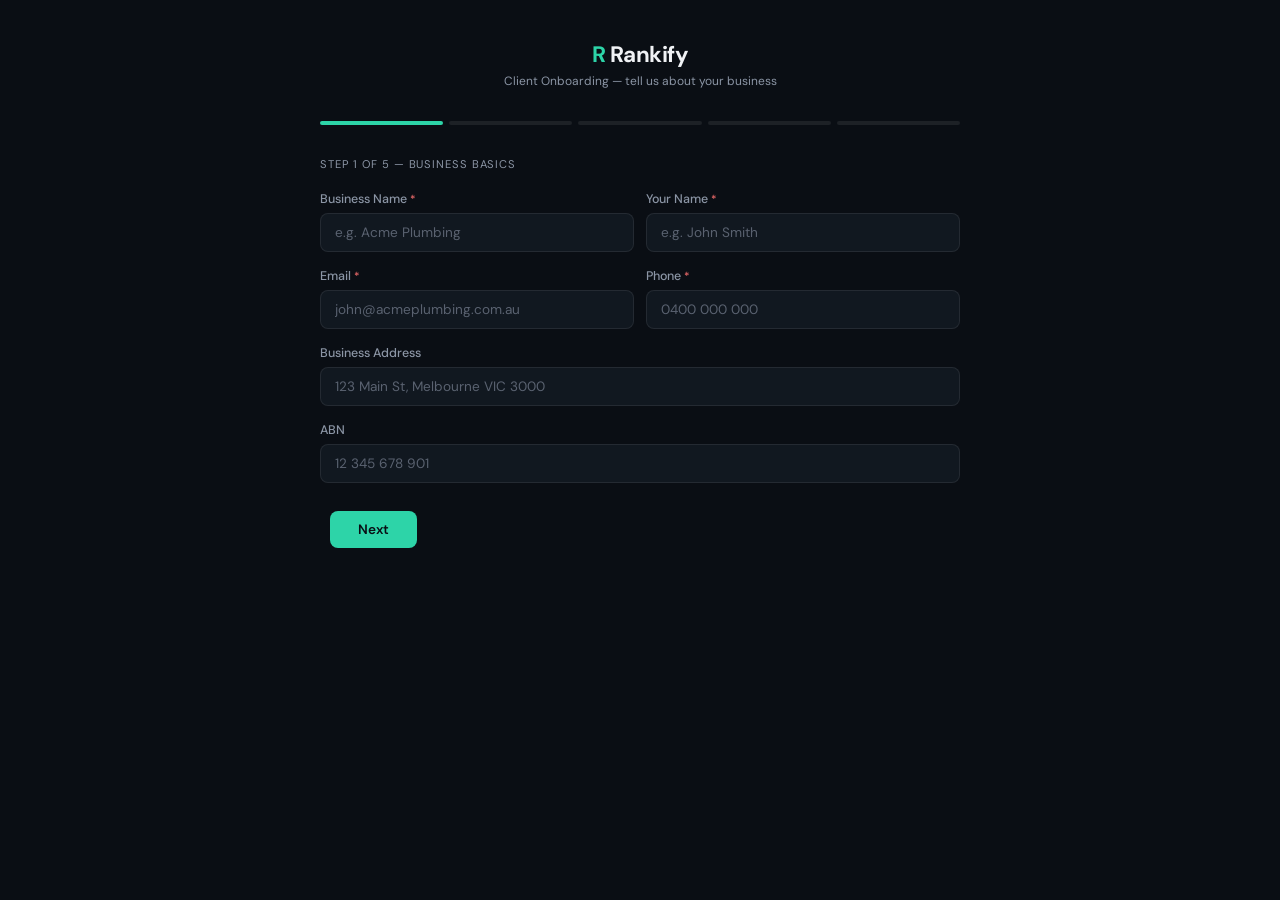
==== index.html @ ca521cea "Add onboarding form Co-Authored-By: Claude Opus 4.6 <noreply@anthropic.com>" ====
<!DOCTYPE html>
<html lang="en">
<head>
<meta charset="UTF-8">
<meta name="viewport" content="width=device-width, initial-scale=1.0">
<title>Rankify — Client Onboarding</title>
<link rel="preconnect" href="https://fonts.googleapis.com">
<link href="https://fonts.googleapis.com/css2?family=DM+Sans:wght@400;500;600;700&display=swap" rel="stylesheet">
<style>
*{margin:0;padding:0;box-sizing:border-box}
:root{
  --bg:#0a0e14;--surface:#111820;--border:rgba(255,255,255,0.08);
  --teal:#2dd4a8;--teal-dim:rgba(45,212,168,0.12);
  --white:#f0f2f5;--muted:#8b95a5;--faint:#5a6270;
  --red:#ef6b6b;--amber:#f59e0b;
}
body{font-family:'DM Sans',sans-serif;background:var(--bg);color:var(--white);min-height:100vh;display:flex;flex-direction:column;align-items:center;padding:40px 20px 80px}
.logo{font-size:1.4rem;font-weight:700;margin-bottom:4px;letter-spacing:-0.02em}
.logo span{color:var(--teal)}
.subtitle{font-size:0.75rem;color:var(--muted);margin-bottom:32px}

.form-container{width:100%;max-width:640px}

/* Progress */
.progress{display:flex;gap:6px;margin-bottom:32px}
.progress-step{flex:1;height:4px;border-radius:4px;background:var(--border);transition:background 0.3s}
.progress-step.active{background:var(--teal)}
.progress-step.done{background:rgba(45,212,168,0.4)}

.step-label{font-size:0.7rem;color:var(--muted);margin-bottom:20px;text-transform:uppercase;letter-spacing:0.08em}

/* Steps */
.step{display:none}
.step.active{display:block}

/* Form elements */
.field{margin-bottom:16px}
.field label{display:block;font-size:0.78rem;font-weight:500;color:var(--muted);margin-bottom:6px}
.field .hint{font-size:0.65rem;color:var(--faint);margin-top:4px}
.field input,.field textarea,.field select{width:100%;background:var(--surface);border:1px solid var(--border);border-radius:8px;padding:10px 14px;color:var(--white);font-family:inherit;font-size:0.85rem;transition:border-color 0.2s;outline:none}
.field input:focus,.field textarea:focus,.field select:focus{border-color:rgba(45,212,168,0.4)}
.field textarea{resize:vertical;min-height:80px}
.field select option{background:var(--surface);color:var(--white)}
.field input::placeholder,.field textarea::placeholder{color:var(--faint)}
.field-row{display:grid;grid-template-columns:1fr 1fr;gap:12px}
@media(max-width:500px){.field-row{grid-template-columns:1fr}}

.required::after{content:" *";color:var(--red);font-size:0.7rem}

/* Color picker row */
.color-row{display:flex;gap:10px;align-items:center}
.color-swatch{width:40px;height:40px;border-radius:8px;border:2px solid var(--border);cursor:pointer;overflow:hidden;position:relative}
.color-swatch input[type="color"]{position:absolute;inset:-4px;width:48px;height:48px;border:none;cursor:pointer;opacity:0}
.color-swatch-preview{width:100%;height:100%;border-radius:6px}
.color-label{font-size:0.75rem;color:var(--muted)}
.add-color{width:40px;height:40px;border-radius:8px;border:2px dashed var(--border);display:flex;align-items:center;justify-content:center;cursor:pointer;color:var(--faint);font-size:1.2rem;transition:border-color 0.2s}
.add-color:hover{border-color:rgba(45,212,168,0.4);color:var(--teal)}

/* File upload */
.upload-zone{border:2px dashed var(--border);border-radius:10px;padding:24px;text-align:center;cursor:pointer;transition:all 0.2s}
.upload-zone:hover{border-color:rgba(45,212,168,0.3)}
.upload-zone.has-file{border-color:rgba(45,212,168,0.4);background:var(--teal-dim)}
.upload-icon{font-size:1.5rem;margin-bottom:6px;color:var(--faint)}
.upload-text{font-size:0.75rem;color:var(--muted)}
.upload-filename{font-size:0.75rem;color:var(--teal);margin-top:6px}

/* Checkbox group */
.check-group{display:grid;grid-template-columns:repeat(auto-fill,minmax(180px,1fr));gap:8px}
.check-item{display:flex;align-items:center;gap:8px;padding:8px 12px;background:var(--surface);border:1px solid var(--border);border-radius:8px;cursor:pointer;transition:all 0.2s;font-size:0.8rem}
.check-item:hover{border-color:rgba(45,212,168,0.3)}
.check-item.selected{border-color:var(--teal);background:var(--teal-dim)}
.check-item input{display:none}
.check-dot{width:16px;height:16px;border-radius:4px;border:2px solid var(--border);flex-shrink:0;display:flex;align-items:center;justify-content:center;transition:all 0.2s}
.check-item.selected .check-dot{border-color:var(--teal);background:var(--teal)}
.check-item.selected .check-dot::after{content:"";width:6px;height:6px;background:#fff;border-radius:2px}

/* Buttons */
.btn-row{display:flex;gap:10px;margin-top:28px}
.btn{padding:10px 28px;border-radius:8px;font-family:inherit;font-size:0.85rem;font-weight:600;cursor:pointer;border:none;transition:all 0.2s}
.btn-primary{background:var(--teal);color:#0a0e14}
.btn-primary:hover{filter:brightness(1.1)}
.btn-ghost{background:transparent;color:var(--muted);border:1px solid var(--border)}
.btn-ghost:hover{border-color:rgba(255,255,255,0.2);color:var(--white)}
.btn:disabled{opacity:0.4;cursor:not-allowed}

/* Success */
.success-screen{display:none;text-align:center;padding:60px 20px}
.success-icon{font-size:3rem;margin-bottom:16px}
.success-title{font-size:1.3rem;font-weight:700;margin-bottom:8px}
.success-text{font-size:0.85rem;color:var(--muted);line-height:1.6}

/* Validation */
.field.error input,.field.error textarea,.field.error select{border-color:var(--red)}
.field .error-msg{font-size:0.65rem;color:var(--red);margin-top:4px;display:none}
.field.error .error-msg{display:block}
</style>
</head>
<body>

<div class="logo"><span>R</span> Rankify</div>
<p class="subtitle">Client Onboarding — tell us about your business</p>

<div class="form-container">
  <div class="progress" id="progress"></div>

  <!-- Step 1: Business Basics -->
  <div class="step active" data-step="1">
    <div class="step-label">Step 1 of 5 — Business Basics</div>
    <div class="field-row">
      <div class="field"><label class="required">Business Name</label><input type="text" id="f-business" placeholder="e.g. Acme Plumbing"></div>
      <div class="field"><label class="required">Your Name</label><input type="text" id="f-name" placeholder="e.g. John Smith"></div>
    </div>
    <div class="field-row">
      <div class="field"><label class="required">Email</label><input type="email" id="f-email" placeholder="john@acmeplumbing.com.au"></div>
      <div class="field"><label class="required">Phone</label><input type="tel" id="f-phone" placeholder="0400 000 000"></div>
    </div>
    <div class="field"><label>Business Address</label><input type="text" id="f-address" placeholder="123 Main St, Melbourne VIC 3000"></div>
    <div class="field"><label>ABN</label><input type="text" id="f-abn" placeholder="12 345 678 901"></div>
    <div class="btn-row"><div></div><button class="btn btn-primary" onclick="nextStep()">Next</button></div>
  </div>

  <!-- Step 2: About Your Business -->
  <div class="step" data-step="2">
    <div class="step-label">Step 2 of 5 — About Your Business</div>
    <div class="field-row">
      <div class="field"><label class="required">Industry</label>
        <select id="f-industry">
          <option value="">Select...</option>
          <option>Trades & Construction</option>
          <option>Health & Wellness</option>
          <option>Beauty & Aesthetics</option>
          <option>Food & Hospitality</option>
          <option>Retail & Ecommerce</option>
          <option>Professional Services</option>
          <option>Real Estate</option>
          <option>Automotive</option>
          <option>Education & Training</option>
          <option>Fitness & Sport</option>
          <option>Pet Services</option>
          <option>Cleaning & Maintenance</option>
          <option>Other</option>
        </select>
      </div>
      <div class="field"><label>Industry (if Other)</label><input type="text" id="f-industry-other" placeholder="Your industry"></div>
    </div>
    <div class="field"><label class="required">What does your business do?</label><textarea id="f-description" placeholder="Describe your business in a few sentences — what you do, who you serve, what makes you different..."></textarea><div class="hint">This helps us write your website copy. The more detail the better.</div></div>
    <div class="field"><label class="required">Services / Products</label><textarea id="f-services" placeholder="List your main services or products, one per line:&#10;e.g. Emergency Plumbing&#10;Hot Water Systems&#10;Bathroom Renovations"></textarea></div>
    <div class="field"><label>Service Areas / Locations</label><textarea id="f-locations" placeholder="List the suburbs, cities or regions you serve, one per line:&#10;e.g. Melbourne CBD&#10;South Yarra&#10;Richmond"></textarea><div class="hint">We'll create location pages for local SEO.</div></div>
    <div class="field"><label>Target Audience</label><input type="text" id="f-audience" placeholder="e.g. Homeowners in Melbourne, small businesses, property managers"></div>
    <div class="btn-row"><button class="btn btn-ghost" onclick="prevStep()">Back</button><button class="btn btn-primary" onclick="nextStep()">Next</button></div>
  </div>

  <!-- Step 3: Branding -->
  <div class="step" data-step="3">
    <div class="step-label">Step 3 of 5 — Branding</div>
    <div class="field">
      <label class="required">Logo</label>
      <div class="upload-zone" id="logo-zone" onclick="document.getElementById('f-logo').click()">
        <input type="file" id="f-logo" accept=".png,.jpg,.jpeg,.svg,.webp" style="display:none" onchange="handleFileUpload(this,'logo-zone','logo-name')">
        <div class="upload-icon">&#8682;</div>
        <div class="upload-text">Click to upload your logo (PNG, JPG, SVG)</div>
        <div class="upload-filename" id="logo-name"></div>
      </div>
      <div class="hint">Transparent PNG or SVG preferred. We need a high-resolution version.</div>
    </div>
    <div class="field">
      <label>Favicon / Icon</label>
      <div class="upload-zone" id="favicon-zone" onclick="document.getElementById('f-favicon').click()" style="padding:16px">
        <input type="file" id="f-favicon" accept=".png,.jpg,.jpeg,.svg,.ico" style="display:none" onchange="handleFileUpload(this,'favicon-zone','favicon-name')">
        <div class="upload-text">Upload favicon/icon (optional)</div>
        <div class="upload-filename" id="favicon-name"></div>
      </div>
    </div>
    <div class="field">
      <label>Brand Colors</label>
      <div class="hint" style="margin-bottom:8px">Click the swatches to pick your brand colors, or tell us below.</div>
      <div class="color-row" id="color-row">
        <div class="color-swatch" title="Primary color">
          <input type="color" value="#2dd4a8" onchange="this.parentElement.querySelector('.color-swatch-preview').style.background=this.value">
          <div class="color-swatch-preview" style="background:#2dd4a8"></div>
        </div>
        <div class="color-swatch" title="Secondary color">
          <input type="color" value="#1a1a2e" onchange="this.parentElement.querySelector('.color-swatch-preview').style.background=this.value">
          <div class="color-swatch-preview" style="background:#1a1a2e"></div>
        </div>
        <div class="add-color" onclick="addColorSwatch()" title="Add another color">+</div>
      </div>
    </div>
    <div class="field"><label>Brand Notes</label><textarea id="f-brand-notes" placeholder="Any brand guidelines, font preferences, style direction, or vibe you're going for?&#10;e.g. Modern and clean, professional but approachable, dark theme"></textarea></div>
    <div class="field">
      <label>Additional Images / Photos</label>
      <div class="upload-zone" id="photos-zone" onclick="document.getElementById('f-photos').click()" style="padding:16px">
        <input type="file" id="f-photos" accept=".png,.jpg,.jpeg,.webp" multiple style="display:none" onchange="handleMultiUpload(this,'photos-zone','photos-list')">
        <div class="upload-text">Upload team photos, product images, workplace shots (select multiple)</div>
        <div class="upload-filename" id="photos-list"></div>
      </div>
      <div class="hint">These will be used on your website. The more the better.</div>
    </div>
    <div class="btn-row"><button class="btn btn-ghost" onclick="prevStep()">Back</button><button class="btn btn-primary" onclick="nextStep()">Next</button></div>
  </div>

  <!-- Step 4: Website Requirements -->
  <div class="step" data-step="4">
    <div class="step-label">Step 4 of 5 — Website Requirements</div>
    <div class="field">
      <label>What pages do you need?</label>
      <div class="check-group" id="pages-group">
        <label class="check-item selected"><input type="checkbox" value="Home" checked><span class="check-dot"></span>Home</label>
        <label class="check-item selected"><input type="checkbox" value="About" checked><span class="check-dot"></span>About</label>
        <label class="check-item selected"><input type="checkbox" value="Services" checked><span class="check-dot"></span>Services</label>
        <label class="check-item selected"><input type="checkbox" value="Contact" checked><span class="check-dot"></span>Contact</label>
        <label class="check-item"><input type="checkbox" value="Gallery"><span class="check-dot"></span>Gallery / Portfolio</label>
        <label class="check-item"><input type="checkbox" value="Testimonials"><span class="check-dot"></span>Testimonials</label>
        <label class="check-item"><input type="checkbox" value="FAQ"><span class="check-dot"></span>FAQ</label>
        <label class="check-item"><input type="checkbox" value="Blog"><span class="check-dot"></span>Blog</label>
        <label class="check-item"><input type="checkbox" value="Pricing"><span class="check-dot"></span>Pricing</label>
        <label class="check-item"><input type="checkbox" value="Locations"><span class="check-dot"></span>Location Pages</label>
        <label class="check-item"><input type="checkbox" value="Booking"><span class="check-dot"></span>Booking / Calendar</label>
        <label class="check-item"><input type="checkbox" value="Shop"><span class="check-dot"></span>Shop / Products</label>
      </div>
    </div>
    <div class="field"><label>Existing Website URL</label><input type="url" id="f-existing-url" placeholder="https://www.yourbusiness.com.au"><div class="hint">If you have a current site, we'll reference it for content and structure.</div></div>
    <div class="field"><label>Inspiration Sites</label><textarea id="f-inspiration" placeholder="Paste URLs of websites you like the look/feel of, one per line"></textarea></div>
    <div class="field"><label>Special Features or Requests</label><textarea id="f-features" placeholder="Anything specific you need?&#10;e.g. Contact form, Google Maps embed, booking widget, before/after gallery"></textarea></div>
    <div class="btn-row"><button class="btn btn-ghost" onclick="prevStep()">Back</button><button class="btn btn-primary" onclick="nextStep()">Next</button></div>
  </div>

  <!-- Step 5: Social & Final -->
  <div class="step" data-step="5">
    <div class="step-label">Step 5 of 5 — Social & Final Details</div>
    <div class="field-row">
      <div class="field"><label>Facebook</label><input type="url" id="f-facebook" placeholder="https://facebook.com/yourbusiness"></div>
      <div class="field"><label>Instagram</label><input type="url" id="f-instagram" placeholder="https://instagram.com/yourbusiness"></div>
    </div>
    <div class="field-row">
      <div class="field"><label>Google Business</label><input type="url" id="f-google" placeholder="https://g.page/yourbusiness"></div>
      <div class="field"><label>LinkedIn</label><input type="url" id="f-linkedin" placeholder="https://linkedin.com/company/yourbusiness"></div>
    </div>
    <div class="field-row">
      <div class="field"><label>TikTok</label><input type="url" id="f-tiktok" placeholder="https://tiktok.com/@yourbusiness"></div>
      <div class="field"><label>YouTube</label><input type="url" id="f-youtube" placeholder="https://youtube.com/@yourbusiness"></div>
    </div>
    <div class="field"><label>Tagline / Slogan</label><input type="text" id="f-tagline" placeholder="e.g. Melbourne's Most Trusted Plumber"><div class="hint">If you have one — otherwise we'll create one for you.</div></div>
    <div class="field"><label>Call to Action</label><input type="text" id="f-cta" placeholder="e.g. Get a Free Quote, Book Now, Call Us Today"><div class="hint">What do you want visitors to do?</div></div>
    <div class="field"><label>Anything else?</label><textarea id="f-other" placeholder="Anything we missed? Special requirements, deadlines, content you want included..."></textarea></div>
    <div class="btn-row"><button class="btn btn-ghost" onclick="prevStep()">Back</button><button class="btn btn-primary" onclick="submitForm()" id="submit-btn">Submit Onboarding</button></div>
  </div>

  <!-- Success -->
  <div class="success-screen" id="success">
    <div class="success-icon">&#10003;</div>
    <div class="success-title">You're all set!</div>
    <div class="success-text">We've received your onboarding details.<br>Our team will start building your website and be in touch within 48 hours.<br><br>If you need to update anything, reply to your confirmation email.</div>
  </div>
</div>

<script>
const TOTAL_STEPS = 5;
let currentStep = 1;
const _files = { logo: null, favicon: null, photos: [] };

function initProgress() {
  const el = document.getElementById('progress');
  el.innerHTML = Array.from({length: TOTAL_STEPS}, (_, i) =>
    `<div class="progress-step${i === 0 ? ' active' : ''}" data-ps="${i+1}"></div>`
  ).join('');
}
initProgress();

function updateProgress() {
  document.querySelectorAll('.progress-step').forEach(el => {
    const s = parseInt(el.dataset.ps);
    el.classList.toggle('done', s < currentStep);
    el.classList.toggle('active', s === currentStep);
  });
}

function showStep(n) {
  document.querySelectorAll('.step').forEach(s => s.classList.remove('active'));
  const target = document.querySelector(`.step[data-step="${n}"]`);
  if (target) target.classList.add('active');
  currentStep = n;
  updateProgress();
  window.scrollTo({top: 0, behavior: 'smooth'});
}

function validateStep(n) {
  let valid = true;
  document.querySelectorAll('.field.error').forEach(f => f.classList.remove('error'));

  if (n === 1) {
    ['f-business','f-name','f-email','f-phone'].forEach(id => {
      const el = document.getElementById(id);
      if (!el.value.trim()) { el.closest('.field').classList.add('error'); valid = false; }
    });
  }
  if (n === 2) {
    ['f-industry','f-description','f-services'].forEach(id => {
      const el = document.getElementById(id);
      if (!el.value.trim()) { el.closest('.field').classList.add('error'); valid = false; }
    });
  }
  if (n === 3) {
    if (!_files.logo) {
      document.getElementById('logo-zone').closest('.field').classList.add('error');
      valid = false;
    }
  }
  return valid;
}

function nextStep() {
  if (!validateStep(currentStep)) return;
  if (currentStep < TOTAL_STEPS) showStep(currentStep + 1);
}
function prevStep() {
  if (currentStep > 1) showStep(currentStep - 1);
}

function handleFileUpload(input, zoneId, nameId) {
  const file = input.files[0];
  if (!file) return;
  const zone = document.getElementById(zoneId);
  const nameEl = document.getElementById(nameId);
  zone.classList.add('has-file');
  nameEl.textContent = file.name;
  const key = zoneId.replace('-zone','');
  _files[key] = file;
}

function handleMultiUpload(input, zoneId, listId) {
  const files = Array.from(input.files);
  if (!files.length) return;
  const zone = document.getElementById(zoneId);
  const listEl = document.getElementById(listId);
  zone.classList.add('has-file');
  listEl.textContent = files.map(f => f.name).join(', ');
  _files.photos = files;
}

function addColorSwatch() {
  const row = document.getElementById('color-row');
  const addBtn = row.querySelector('.add-color');
  const swatch = document.createElement('div');
  swatch.className = 'color-swatch';
  swatch.innerHTML = '<input type="color" value="#ffffff" onchange="this.parentElement.querySelector(\'.color-swatch-preview\').style.background=this.value"><div class="color-swatch-preview" style="background:#ffffff"></div>';
  row.insertBefore(swatch, addBtn);
}

// Checkbox toggle
document.querySelectorAll('.check-item').forEach(item => {
  item.addEventListener('click', e => {
    if (e.target.tagName === 'INPUT') return;
    const cb = item.querySelector('input');
    cb.checked = !cb.checked;
    item.classList.toggle('selected', cb.checked);
  });
});

function gatherData() {
  const colors = Array.from(document.querySelectorAll('#color-row .color-swatch input[type="color"]')).map(c => c.value);
  const pages = Array.from(document.querySelectorAll('#pages-group input:checked')).map(c => c.value);

  return {
    business: document.getElementById('f-business').value.trim(),
    contact: document.getElementById('f-name').value.trim(),
    email: document.getElementById('f-email').value.trim(),
    phone: document.getElementById('f-phone').value.trim(),
    address: document.getElementById('f-address').value.trim(),
    abn: document.getElementById('f-abn').value.trim(),
    industry: document.getElementById('f-industry').value === 'Other'
      ? document.getElementById('f-industry-other').value.trim()
      : document.getElementById('f-industry').value,
    description: document.getElementById('f-description').value.trim(),
    services: document.getElementById('f-services').value.trim(),
    locations: document.getElementById('f-locations').value.trim(),
    audience: document.getElementById('f-audience').value.trim(),
    brandColors: colors,
    brandNotes: document.getElementById('f-brand-notes').value.trim(),
    existingUrl: document.getElementById('f-existing-url').value.trim(),
    inspiration: document.getElementById('f-inspiration').value.trim(),
    features: document.getElementById('f-features').value.trim(),
    pages: pages,
    facebook: document.getElementById('f-facebook').value.trim(),
    instagram: document.getElementById('f-instagram').value.trim(),
    google: document.getElementById('f-google').value.trim(),
    linkedin: document.getElementById('f-linkedin').value.trim(),
    tiktok: document.getElementById('f-tiktok').value.trim(),
    youtube: document.getElementById('f-youtube').value.trim(),
    tagline: document.getElementById('f-tagline').value.trim(),
    cta: document.getElementById('f-cta').value.trim(),
    other: document.getElementById('f-other').value.trim(),
  };
}

async function submitForm() {
  if (!validateStep(currentStep)) return;
  const btn = document.getElementById('submit-btn');
  btn.disabled = true;
  btn.textContent = 'Submitting...';

  const data = gatherData();

  // Upload files to blob storage, then submit
  const formData = new FormData();
  formData.append('data', JSON.stringify(data));
  if (_files.logo) formData.append('logo', _files.logo);
  if (_files.favicon) formData.append('favicon', _files.favicon);
  _files.photos.forEach(f => formData.append('photos', f));

  try {
    const res = await fetch(ONBOARDING_API, { method: 'POST', body: formData });
    if (res.ok) {
      document.querySelectorAll('.step').forEach(s => s.classList.remove('active'));
      document.getElementById('progress').style.display = 'none';
      document.getElementById('success').style.display = 'block';
    } else {
      const err = await res.json().catch(() => ({}));
      alert(err.error || 'Something went wrong. Please try again.');
      btn.disabled = false;
      btn.textContent = 'Submit Onboarding';
    }
  } catch (e) {
    alert('Connection error. Please check your internet and try again.');
    btn.disabled = false;
    btn.textContent = 'Submit Onboarding';
  }
}

// API endpoint — will point to rankify-crm.vercel.app/api/onboarding once deployed
const ONBOARDING_API = 'https://rankify-crm.vercel.app/api/onboarding';
</script>
</body>
</html>
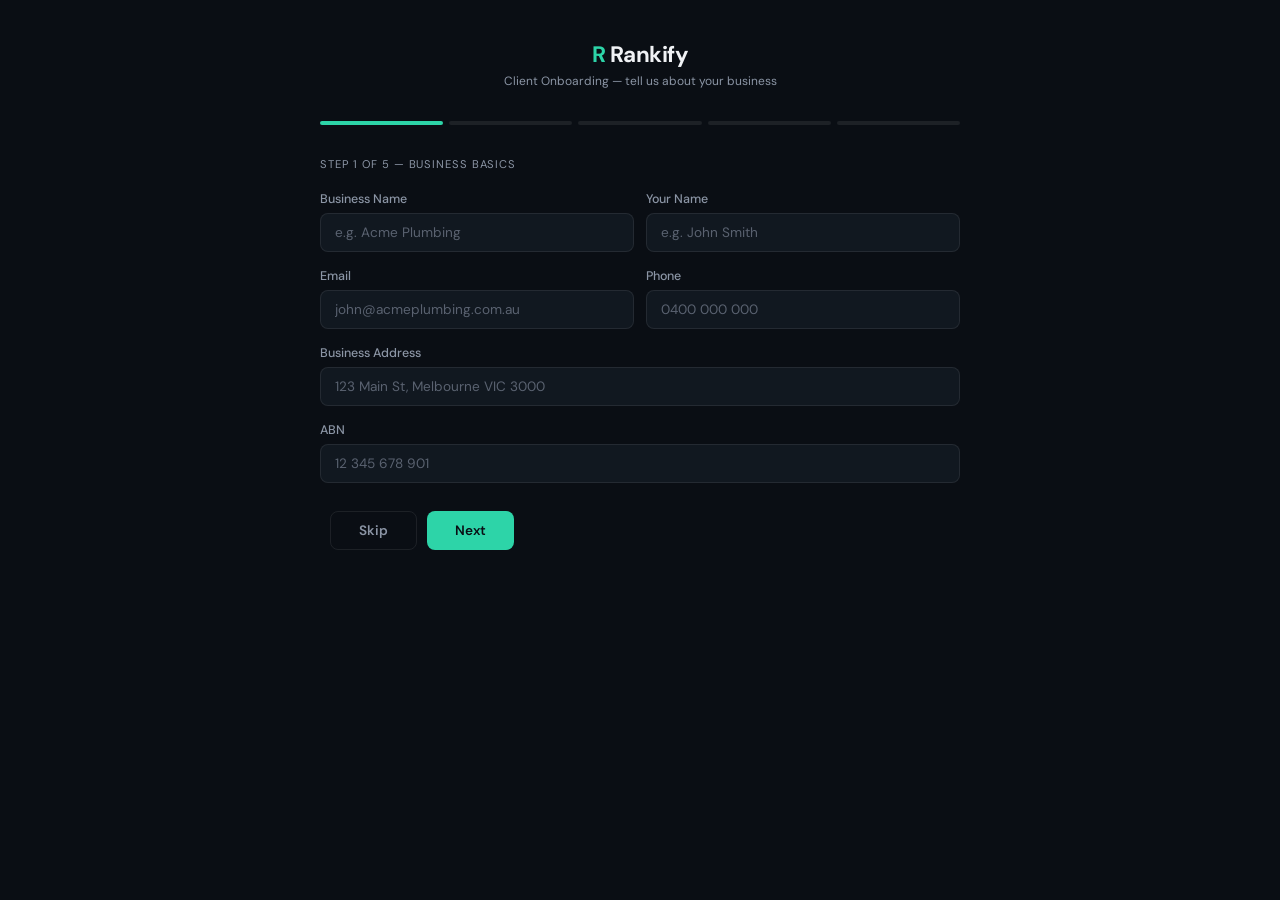
==== commit b0a1dd56: "Remove all validation, add skip buttons on every step Co-Authored-By: Claude Opus 4.6 <noreply@anthr" ====
--- a/index.html
+++ b/index.html
@@ -45,7 +45,7 @@
 .field-row{display:grid;grid-template-columns:1fr 1fr;gap:12px}
 @media(max-width:500px){.field-row{grid-template-columns:1fr}}
 
-.required::after{content:" *";color:var(--red);font-size:0.7rem}
+.optional::after{content:"";}
 
 /* Color picker row */
 .color-row{display:flex;gap:10px;align-items:center}
@@ -107,23 +107,23 @@
   <div class="step active" data-step="1">
     <div class="step-label">Step 1 of 5 — Business Basics</div>
     <div class="field-row">
-      <div class="field"><label class="required">Business Name</label><input type="text" id="f-business" placeholder="e.g. Acme Plumbing"></div>
-      <div class="field"><label class="required">Your Name</label><input type="text" id="f-name" placeholder="e.g. John Smith"></div>
-    </div>
-    <div class="field-row">
-      <div class="field"><label class="required">Email</label><input type="email" id="f-email" placeholder="john@acmeplumbing.com.au"></div>
-      <div class="field"><label class="required">Phone</label><input type="tel" id="f-phone" placeholder="0400 000 000"></div>
+      <div class="field"><label class="optional">Business Name</label><input type="text" id="f-business" placeholder="e.g. Acme Plumbing"></div>
+      <div class="field"><label class="optional">Your Name</label><input type="text" id="f-name" placeholder="e.g. John Smith"></div>
+    </div>
+    <div class="field-row">
+      <div class="field"><label class="optional">Email</label><input type="email" id="f-email" placeholder="john@acmeplumbing.com.au"></div>
+      <div class="field"><label class="optional">Phone</label><input type="tel" id="f-phone" placeholder="0400 000 000"></div>
     </div>
     <div class="field"><label>Business Address</label><input type="text" id="f-address" placeholder="123 Main St, Melbourne VIC 3000"></div>
     <div class="field"><label>ABN</label><input type="text" id="f-abn" placeholder="12 345 678 901"></div>
-    <div class="btn-row"><div></div><button class="btn btn-primary" onclick="nextStep()">Next</button></div>
+    <div class="btn-row"><div></div><button class="btn btn-ghost" onclick="nextStep()">Skip</button><button class="btn btn-primary" onclick="nextStep()">Next</button></div>
   </div>
 
   <!-- Step 2: About Your Business -->
   <div class="step" data-step="2">
     <div class="step-label">Step 2 of 5 — About Your Business</div>
     <div class="field-row">
-      <div class="field"><label class="required">Industry</label>
+      <div class="field"><label class="optional">Industry</label>
         <select id="f-industry">
           <option value="">Select...</option>
           <option>Trades & Construction</option>
@@ -143,18 +143,18 @@
       </div>
       <div class="field"><label>Industry (if Other)</label><input type="text" id="f-industry-other" placeholder="Your industry"></div>
     </div>
-    <div class="field"><label class="required">What does your business do?</label><textarea id="f-description" placeholder="Describe your business in a few sentences — what you do, who you serve, what makes you different..."></textarea><div class="hint">This helps us write your website copy. The more detail the better.</div></div>
-    <div class="field"><label class="required">Services / Products</label><textarea id="f-services" placeholder="List your main services or products, one per line:&#10;e.g. Emergency Plumbing&#10;Hot Water Systems&#10;Bathroom Renovations"></textarea></div>
+    <div class="field"><label class="optional">What does your business do?</label><textarea id="f-description" placeholder="Describe your business in a few sentences — what you do, who you serve, what makes you different..."></textarea><div class="hint">This helps us write your website copy. The more detail the better.</div></div>
+    <div class="field"><label class="optional">Services / Products</label><textarea id="f-services" placeholder="List your main services or products, one per line:&#10;e.g. Emergency Plumbing&#10;Hot Water Systems&#10;Bathroom Renovations"></textarea></div>
     <div class="field"><label>Service Areas / Locations</label><textarea id="f-locations" placeholder="List the suburbs, cities or regions you serve, one per line:&#10;e.g. Melbourne CBD&#10;South Yarra&#10;Richmond"></textarea><div class="hint">We'll create location pages for local SEO.</div></div>
     <div class="field"><label>Target Audience</label><input type="text" id="f-audience" placeholder="e.g. Homeowners in Melbourne, small businesses, property managers"></div>
-    <div class="btn-row"><button class="btn btn-ghost" onclick="prevStep()">Back</button><button class="btn btn-primary" onclick="nextStep()">Next</button></div>
+    <div class="btn-row"><button class="btn btn-ghost" onclick="prevStep()">Back</button><button class="btn btn-ghost" onclick="nextStep()">Skip</button><button class="btn btn-primary" onclick="nextStep()">Next</button></div>
   </div>
 
   <!-- Step 3: Branding -->
   <div class="step" data-step="3">
     <div class="step-label">Step 3 of 5 — Branding</div>
     <div class="field">
-      <label class="required">Logo</label>
+      <label class="optional">Logo</label>
       <div class="upload-zone" id="logo-zone" onclick="document.getElementById('f-logo').click()">
         <input type="file" id="f-logo" accept=".png,.jpg,.jpeg,.svg,.webp" style="display:none" onchange="handleFileUpload(this,'logo-zone','logo-name')">
         <div class="upload-icon">&#8682;</div>
@@ -196,7 +196,7 @@
       </div>
       <div class="hint">These will be used on your website. The more the better.</div>
     </div>
-    <div class="btn-row"><button class="btn btn-ghost" onclick="prevStep()">Back</button><button class="btn btn-primary" onclick="nextStep()">Next</button></div>
+    <div class="btn-row"><button class="btn btn-ghost" onclick="prevStep()">Back</button><button class="btn btn-ghost" onclick="nextStep()">Skip</button><button class="btn btn-primary" onclick="nextStep()">Next</button></div>
   </div>
 
   <!-- Step 4: Website Requirements -->
@@ -222,7 +222,7 @@
     <div class="field"><label>Existing Website URL</label><input type="url" id="f-existing-url" placeholder="https://www.yourbusiness.com.au"><div class="hint">If you have a current site, we'll reference it for content and structure.</div></div>
     <div class="field"><label>Inspiration Sites</label><textarea id="f-inspiration" placeholder="Paste URLs of websites you like the look/feel of, one per line"></textarea></div>
     <div class="field"><label>Special Features or Requests</label><textarea id="f-features" placeholder="Anything specific you need?&#10;e.g. Contact form, Google Maps embed, booking widget, before/after gallery"></textarea></div>
-    <div class="btn-row"><button class="btn btn-ghost" onclick="prevStep()">Back</button><button class="btn btn-primary" onclick="nextStep()">Next</button></div>
+    <div class="btn-row"><button class="btn btn-ghost" onclick="prevStep()">Back</button><button class="btn btn-ghost" onclick="nextStep()">Skip</button><button class="btn btn-primary" onclick="nextStep()">Next</button></div>
   </div>
 
   <!-- Step 5: Social & Final -->
@@ -284,30 +284,7 @@
   window.scrollTo({top: 0, behavior: 'smooth'});
 }
 
-function validateStep(n) {
-  let valid = true;
-  document.querySelectorAll('.field.error').forEach(f => f.classList.remove('error'));
-
-  if (n === 1) {
-    ['f-business','f-name','f-email','f-phone'].forEach(id => {
-      const el = document.getElementById(id);
-      if (!el.value.trim()) { el.closest('.field').classList.add('error'); valid = false; }
-    });
-  }
-  if (n === 2) {
-    ['f-industry','f-description','f-services'].forEach(id => {
-      const el = document.getElementById(id);
-      if (!el.value.trim()) { el.closest('.field').classList.add('error'); valid = false; }
-    });
-  }
-  if (n === 3) {
-    if (!_files.logo) {
-      document.getElementById('logo-zone').closest('.field').classList.add('error');
-      valid = false;
-    }
-  }
-  return valid;
-}
+function validateStep(n) { return true; }
 
 function nextStep() {
   if (!validateStep(currentStep)) return;
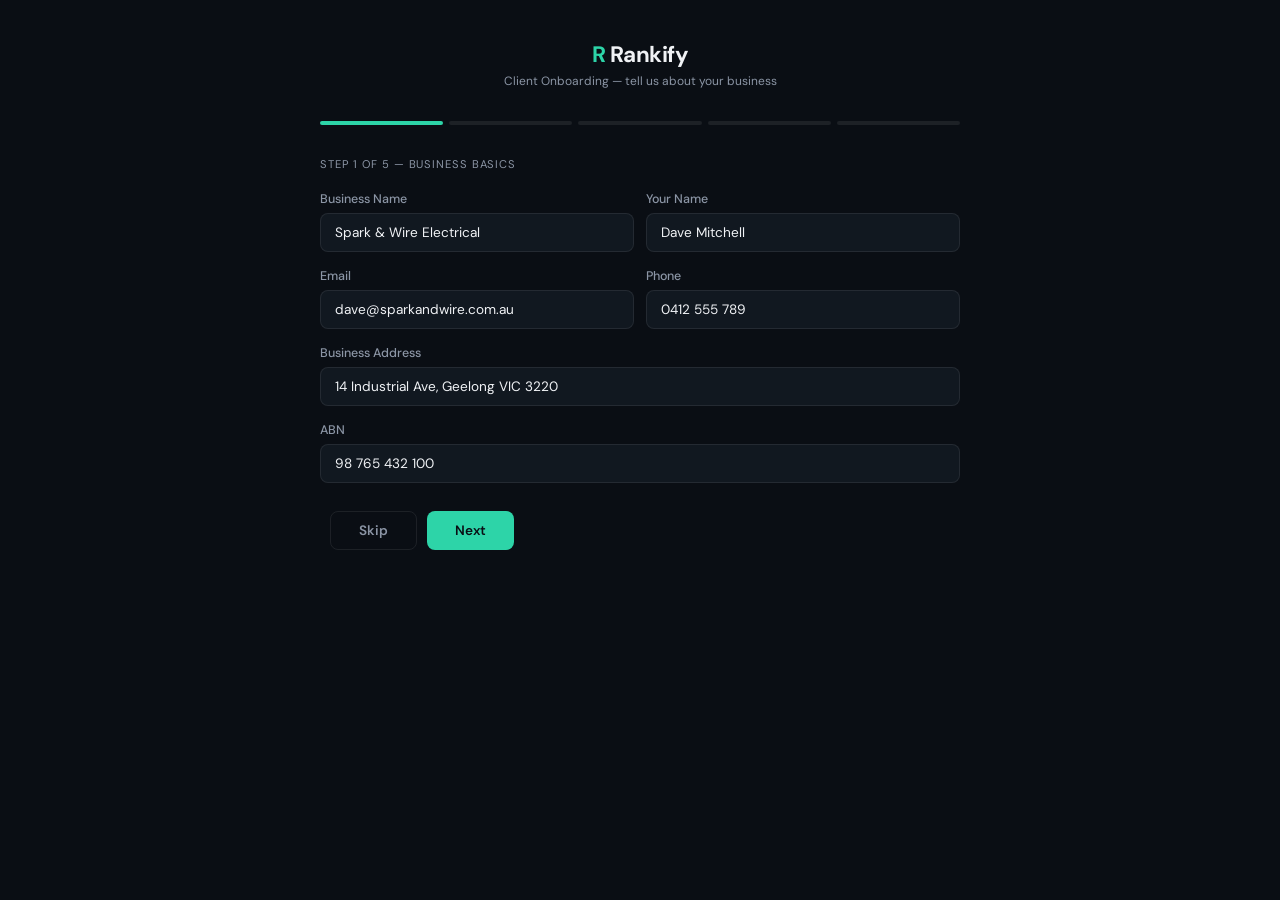
==== commit 8339edcc: "Prefill all fields with mock electrician data for testing Co-Authored-By: Claude Opus 4.6 <noreply@a" ====
--- a/index.html
+++ b/index.html
@@ -370,6 +370,15 @@
   };
 }
 
+function fileToBase64(file) {
+  return new Promise((resolve, reject) => {
+    const reader = new FileReader();
+    reader.onload = () => resolve({ name: file.name, type: file.type, data: reader.result.split(',')[1] });
+    reader.onerror = reject;
+    reader.readAsDataURL(file);
+  });
+}
+
 async function submitForm() {
   if (!validateStep(currentStep)) return;
   const btn = document.getElementById('submit-btn');
@@ -377,16 +386,18 @@
   btn.textContent = 'Submitting...';
 
   const data = gatherData();
-
-  // Upload files to blob storage, then submit
-  const formData = new FormData();
-  formData.append('data', JSON.stringify(data));
-  if (_files.logo) formData.append('logo', _files.logo);
-  if (_files.favicon) formData.append('favicon', _files.favicon);
-  _files.photos.forEach(f => formData.append('photos', f));
+  const files = {};
+
+  if (_files.logo) files.logo = await fileToBase64(_files.logo);
+  if (_files.favicon) files.favicon = await fileToBase64(_files.favicon);
+  if (_files.photos.length) files.photos = await Promise.all(_files.photos.map(fileToBase64));
 
   try {
-    const res = await fetch(ONBOARDING_API, { method: 'POST', body: formData });
+    const res = await fetch(ONBOARDING_API, {
+      method: 'POST',
+      headers: { 'Content-Type': 'application/json' },
+      body: JSON.stringify({ data, files: Object.keys(files).length ? files : undefined }),
+    });
     if (res.ok) {
       document.querySelectorAll('.step').forEach(s => s.classList.remove('active'));
       document.getElementById('progress').style.display = 'none';
@@ -404,8 +415,52 @@
   }
 }
 
-// API endpoint — will point to rankify-crm.vercel.app/api/onboarding once deployed
 const ONBOARDING_API = 'https://rankify-crm.vercel.app/api/onboarding';
+
+// ── MOCK DATA (remove for production) ──
+(function prefillMock() {
+  const mock = {
+    'f-business': 'Spark & Wire Electrical',
+    'f-name': 'Dave Mitchell',
+    'f-email': 'dave@sparkandwire.com.au',
+    'f-phone': '0412 555 789',
+    'f-address': '14 Industrial Ave, Geelong VIC 3220',
+    'f-abn': '98 765 432 100',
+    'f-industry': 'Trades & Construction',
+    'f-description': 'Spark & Wire Electrical is a family-owned electrical business serving Geelong and the Surf Coast for over 15 years. We specialise in residential rewiring, switchboard upgrades, solar panel installations, and EV charger setups. What sets us apart is our same-day emergency service and upfront fixed pricing — no hidden call-out fees. We work with homeowners, builders, and property managers across the Bellarine Peninsula.',
+    'f-services': 'Residential Electrical\nCommercial Electrical\nSwitchboard Upgrades\nSolar Panel Installation\nEV Charger Installation\nSafety Inspections & Compliance\nEmergency Electrical Repairs\nLED Lighting Upgrades\nSmart Home Wiring',
+    'f-locations': 'Geelong\nGeelong West\nNewtown\nBelmont\nHighton\nOcean Grove\nBarwon Heads\nTorquay\nLara\nCorio',
+    'f-audience': 'Homeowners, property managers, and builders in the Geelong and Surf Coast region',
+    'f-brand-notes': 'Bold and trustworthy. Dark navy background with electric yellow/amber accents. Modern but not techy — approachable tradie feel. Clean sans-serif fonts. Think premium tradie, not cheap sparky.',
+    'f-existing-url': 'https://www.sparkandwire.com.au',
+    'f-inspiration': 'https://geelongheatpumps.com.au/\nhttps://tintek.com.au/',
+    'f-features': 'Contact form with service dropdown\nGoogle Maps embed showing service area\nBefore/after gallery for switchboard upgrades\nGoogle Reviews widget\nClick-to-call button on mobile',
+    'f-facebook': 'https://facebook.com/sparkandwiregeelong',
+    'f-instagram': 'https://instagram.com/sparkandwire',
+    'f-google': 'https://g.page/sparkandwireelectrical',
+    'f-linkedin': '',
+    'f-tiktok': '',
+    'f-youtube': '',
+    'f-tagline': "Geelong's Most Trusted Sparky",
+    'f-cta': 'Get a Free Quote',
+    'f-other': 'We have a 4.9 star rating on Google with 180+ reviews — definitely want to feature that prominently. Also need to mention we are licensed (REC 12345) and fully insured.',
+  };
+  Object.entries(mock).forEach(([id, val]) => {
+    const el = document.getElementById(id);
+    if (el) el.value = val;
+  });
+  // Set color swatches
+  const swatches = document.querySelectorAll('#color-row .color-swatch');
+  if (swatches[0]) { swatches[0].querySelector('input').value = '#f59e0b'; swatches[0].querySelector('.color-swatch-preview').style.background = '#f59e0b'; }
+  if (swatches[1]) { swatches[1].querySelector('input').value = '#1e293b'; swatches[1].querySelector('.color-swatch-preview').style.background = '#1e293b'; }
+  // Check extra pages
+  document.querySelectorAll('#pages-group .check-item').forEach(item => {
+    const cb = item.querySelector('input');
+    if (['Gallery','Testimonials','FAQ','Locations'].includes(cb.value)) {
+      cb.checked = true; item.classList.add('selected');
+    }
+  });
+})();
 </script>
 </body>
 </html>
